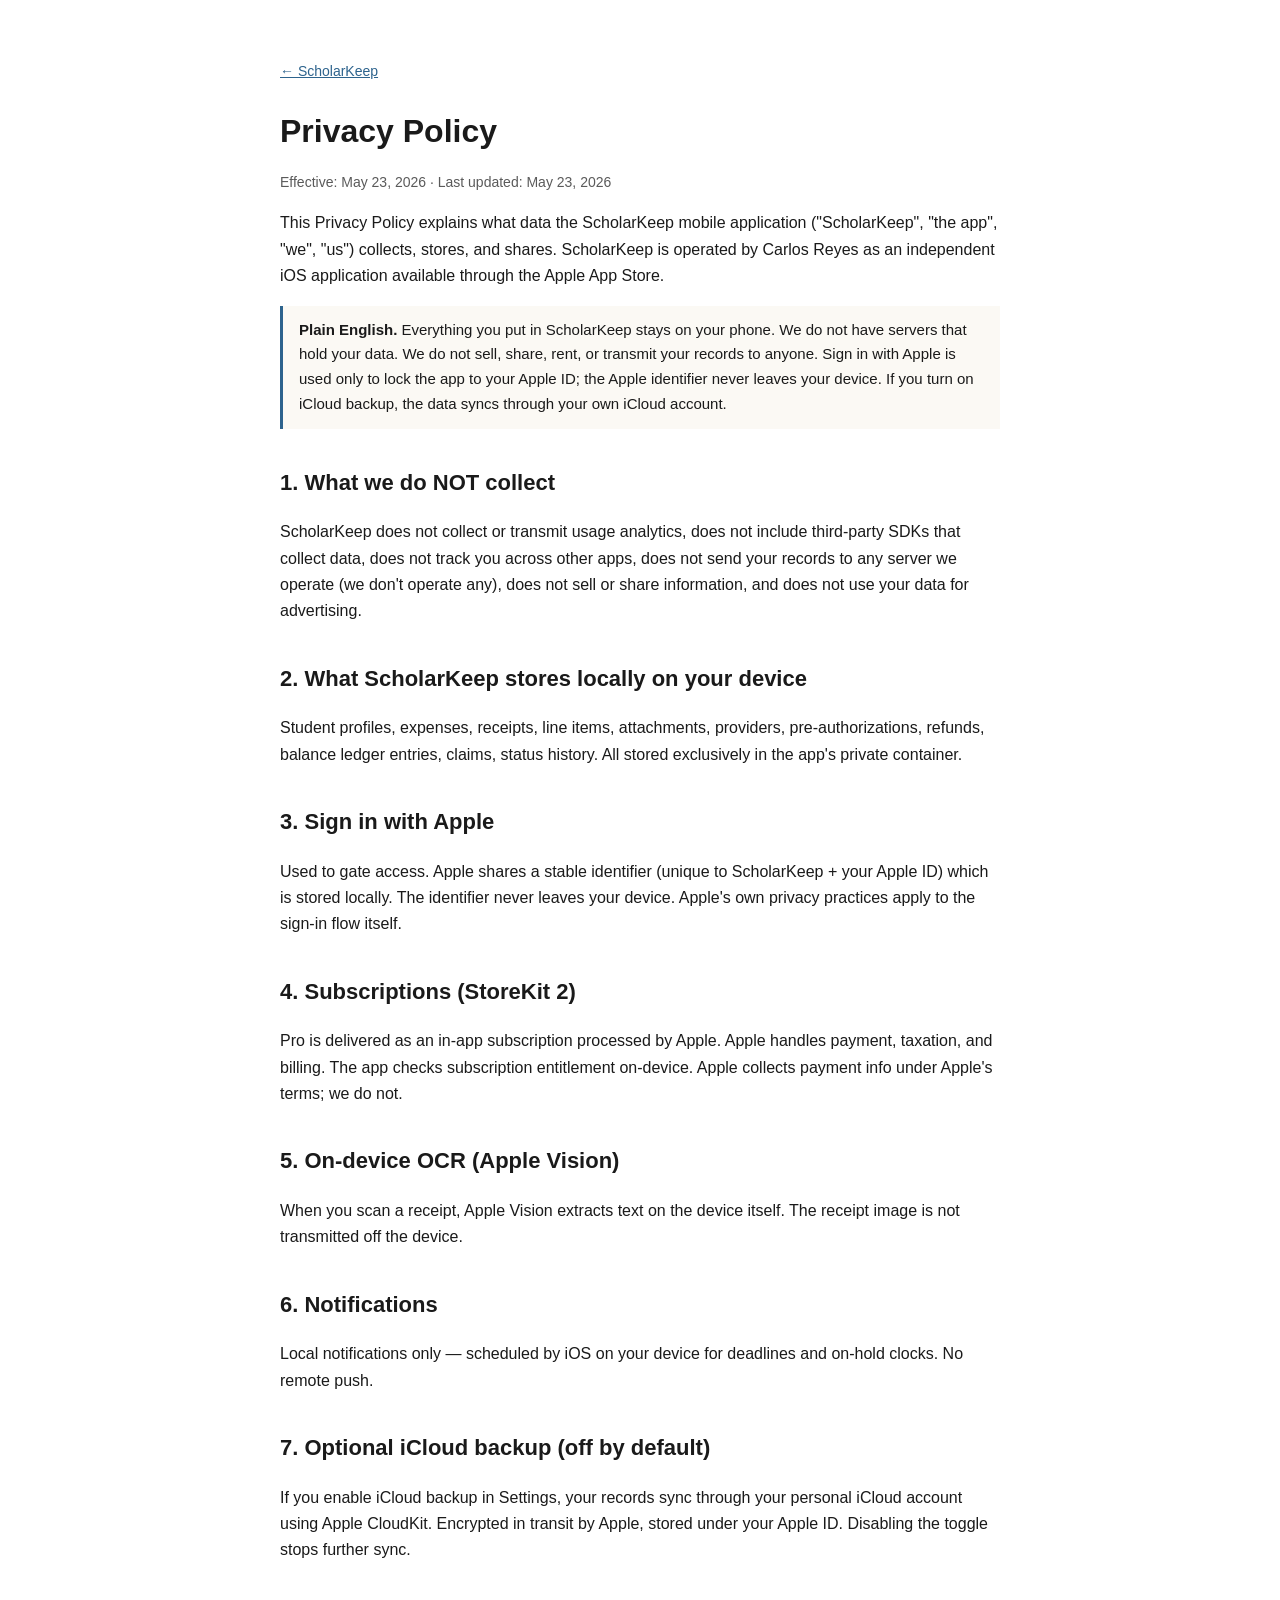
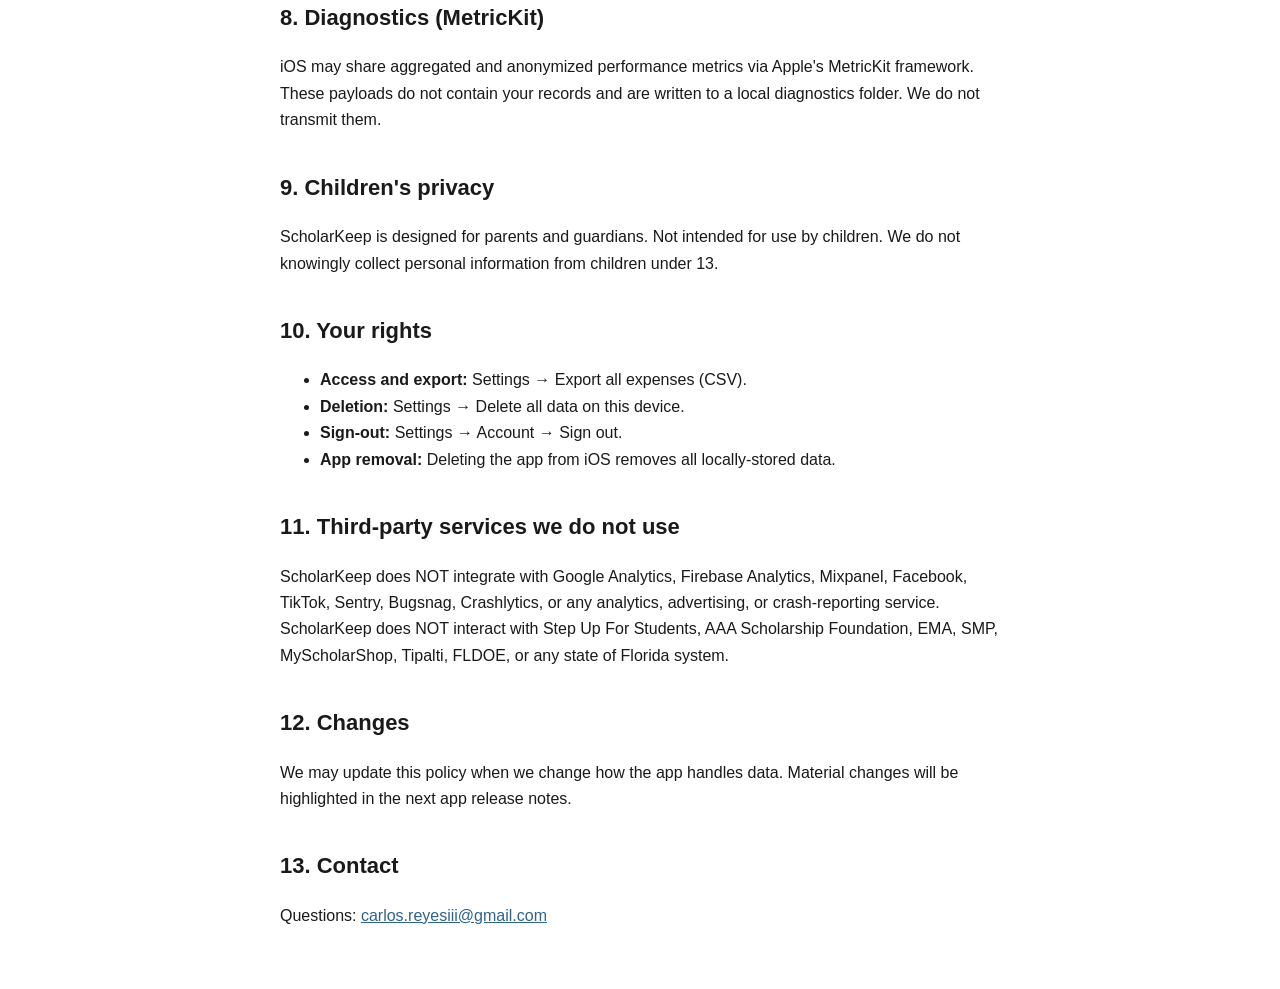
==== docs/LEGAL/privacy-policy.html @ 4d81cd75 "Rename web/ → docs/ for GitHub Pages compatibility Pages only serves from / or /docs on the main bra" ====
<!doctype html>
<html lang="en">
  <head>
    <meta charset="utf-8" />
    <meta name="viewport" content="width=device-width,initial-scale=1" />
    <title>ScholarKeep — Privacy Policy</title>
    <style>
      body { font-family: -apple-system, BlinkMacSystemFont, "SF Pro Text", sans-serif;
             max-width: 720px; margin: 60px auto; padding: 0 24px; color: #1a1a1a; line-height: 1.65; }
      h1 { font-size: 32px; margin-bottom: 8px; }
      h2 { font-size: 22px; margin-top: 36px; }
      h3 { font-size: 17px; margin-top: 24px; }
      a { color: #2d638d; }
      .back { font-size: 14px; color: #5a5a5a; }
      .meta { color: #5a5a5a; font-size: 14px; }
      blockquote { background: #fbf9f4; border-left: 3px solid #2d638d; padding: 12px 16px; margin: 16px 0; font-size: 15px; }
    </style>
  </head>
  <body>
    <p class="back"><a href="/">← ScholarKeep</a></p>
    <h1>Privacy Policy</h1>
    <p class="meta">Effective: May 23, 2026 · Last updated: May 23, 2026</p>

    <p>This Privacy Policy explains what data the ScholarKeep mobile application ("ScholarKeep", "the app", "we", "us") collects, stores, and shares. ScholarKeep is operated by Carlos Reyes as an independent iOS application available through the Apple App Store.</p>

    <blockquote><strong>Plain English.</strong> Everything you put in ScholarKeep stays on your phone. We do not have servers that hold your data. We do not sell, share, rent, or transmit your records to anyone. Sign in with Apple is used only to lock the app to your Apple ID; the Apple identifier never leaves your device. If you turn on iCloud backup, the data syncs through your own iCloud account.</blockquote>

    <h2>1. What we do NOT collect</h2>
    <p>ScholarKeep does not collect or transmit usage analytics, does not include third-party SDKs that collect data, does not track you across other apps, does not send your records to any server we operate (we don't operate any), does not sell or share information, and does not use your data for advertising.</p>

    <h2>2. What ScholarKeep stores locally on your device</h2>
    <p>Student profiles, expenses, receipts, line items, attachments, providers, pre-authorizations, refunds, balance ledger entries, claims, status history. All stored exclusively in the app's private container.</p>

    <h2>3. Sign in with Apple</h2>
    <p>Used to gate access. Apple shares a stable identifier (unique to ScholarKeep + your Apple ID) which is stored locally. The identifier never leaves your device. Apple's own privacy practices apply to the sign-in flow itself.</p>

    <h2>4. Subscriptions (StoreKit 2)</h2>
    <p>Pro is delivered as an in-app subscription processed by Apple. Apple handles payment, taxation, and billing. The app checks subscription entitlement on-device. Apple collects payment info under Apple's terms; we do not.</p>

    <h2>5. On-device OCR (Apple Vision)</h2>
    <p>When you scan a receipt, Apple Vision extracts text on the device itself. The receipt image is not transmitted off the device.</p>

    <h2>6. Notifications</h2>
    <p>Local notifications only — scheduled by iOS on your device for deadlines and on-hold clocks. No remote push.</p>

    <h2>7. Optional iCloud backup (off by default)</h2>
    <p>If you enable iCloud backup in Settings, your records sync through your personal iCloud account using Apple CloudKit. Encrypted in transit by Apple, stored under your Apple ID. Disabling the toggle stops further sync.</p>

    <h2>8. Diagnostics (MetricKit)</h2>
    <p>iOS may share aggregated and anonymized performance metrics via Apple's MetricKit framework. These payloads do not contain your records and are written to a local diagnostics folder. We do not transmit them.</p>

    <h2>9. Children's privacy</h2>
    <p>ScholarKeep is designed for parents and guardians. Not intended for use by children. We do not knowingly collect personal information from children under 13.</p>

    <h2>10. Your rights</h2>
    <ul>
      <li><strong>Access and export:</strong> Settings → Export all expenses (CSV).</li>
      <li><strong>Deletion:</strong> Settings → Delete all data on this device.</li>
      <li><strong>Sign-out:</strong> Settings → Account → Sign out.</li>
      <li><strong>App removal:</strong> Deleting the app from iOS removes all locally-stored data.</li>
    </ul>

    <h2>11. Third-party services we do not use</h2>
    <p>ScholarKeep does NOT integrate with Google Analytics, Firebase Analytics, Mixpanel, Facebook, TikTok, Sentry, Bugsnag, Crashlytics, or any analytics, advertising, or crash-reporting service. ScholarKeep does NOT interact with Step Up For Students, AAA Scholarship Foundation, EMA, SMP, MyScholarShop, Tipalti, FLDOE, or any state of Florida system.</p>

    <h2>12. Changes</h2>
    <p>We may update this policy when we change how the app handles data. Material changes will be highlighted in the next app release notes.</p>

    <h2>13. Contact</h2>
    <p>Questions: <a href="mailto:carlos.reyesiii@gmail.com">carlos.reyesiii@gmail.com</a></p>
  </body>
</html>
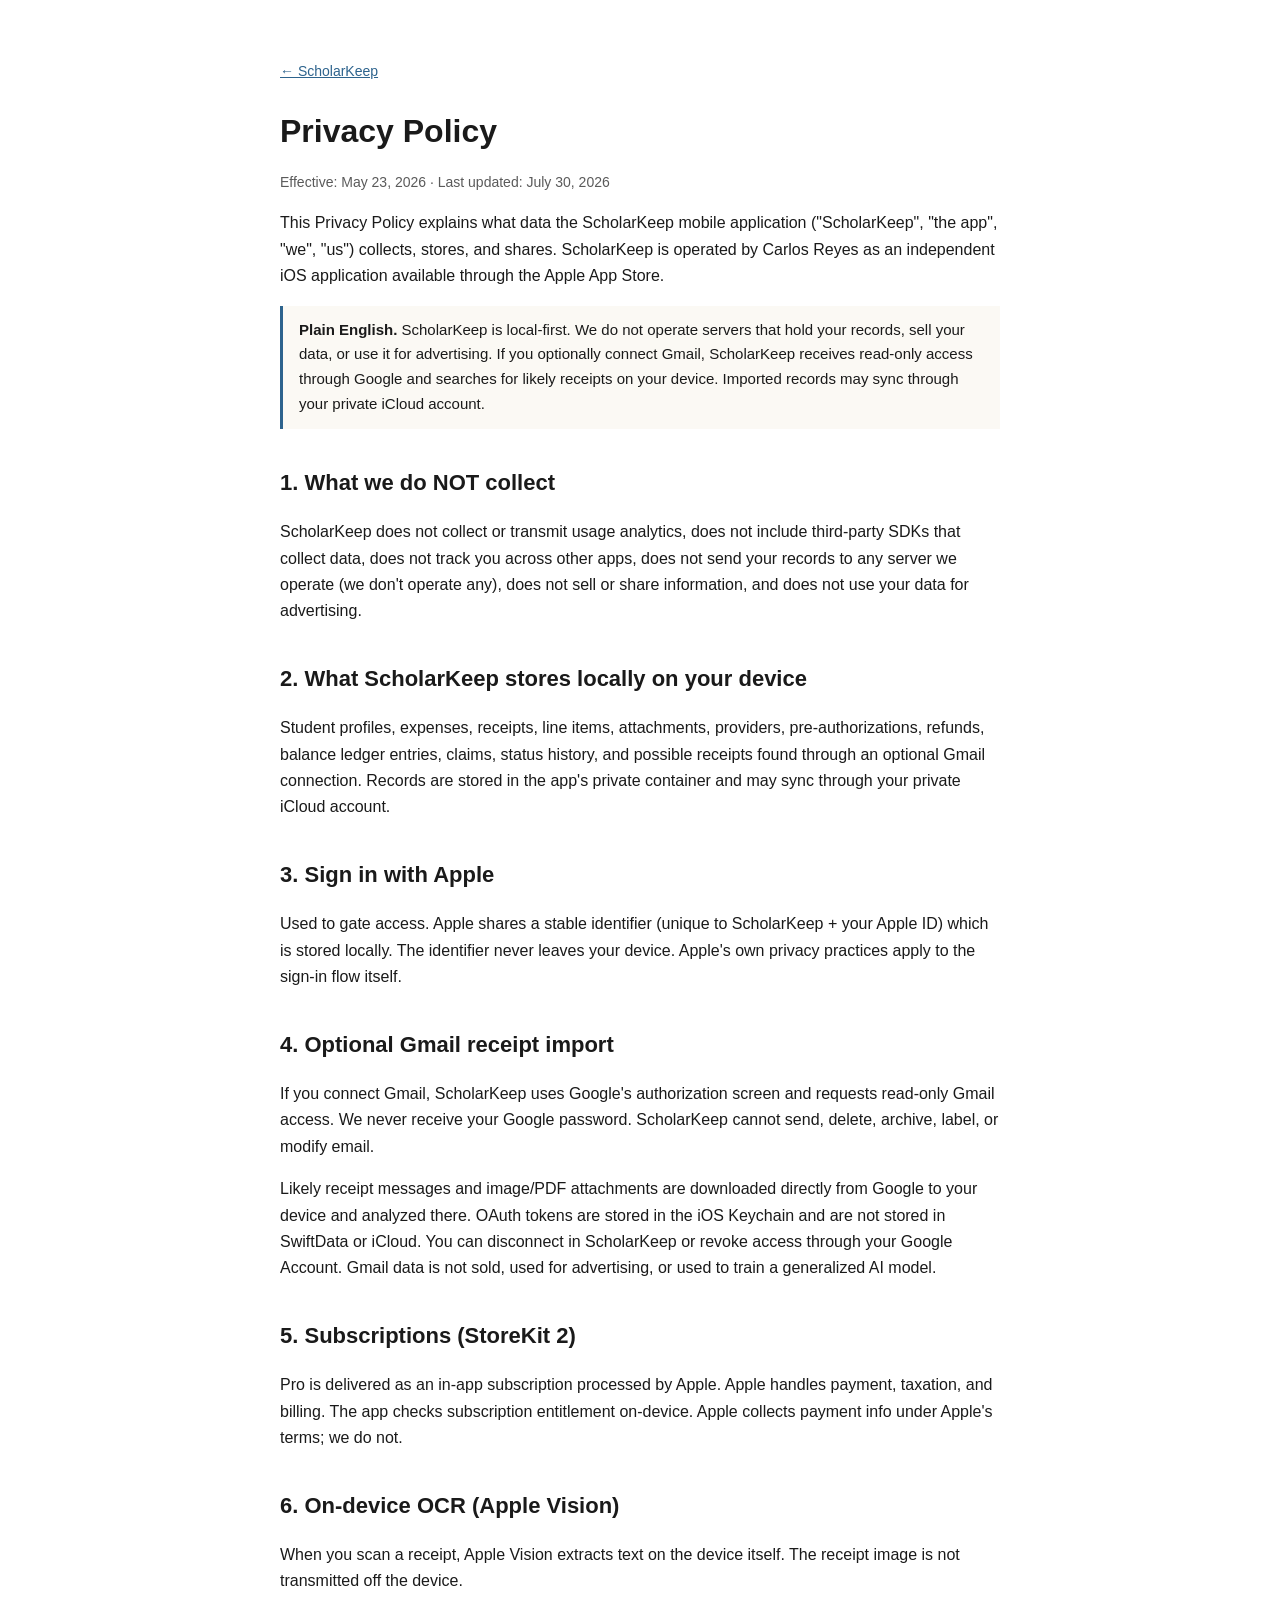
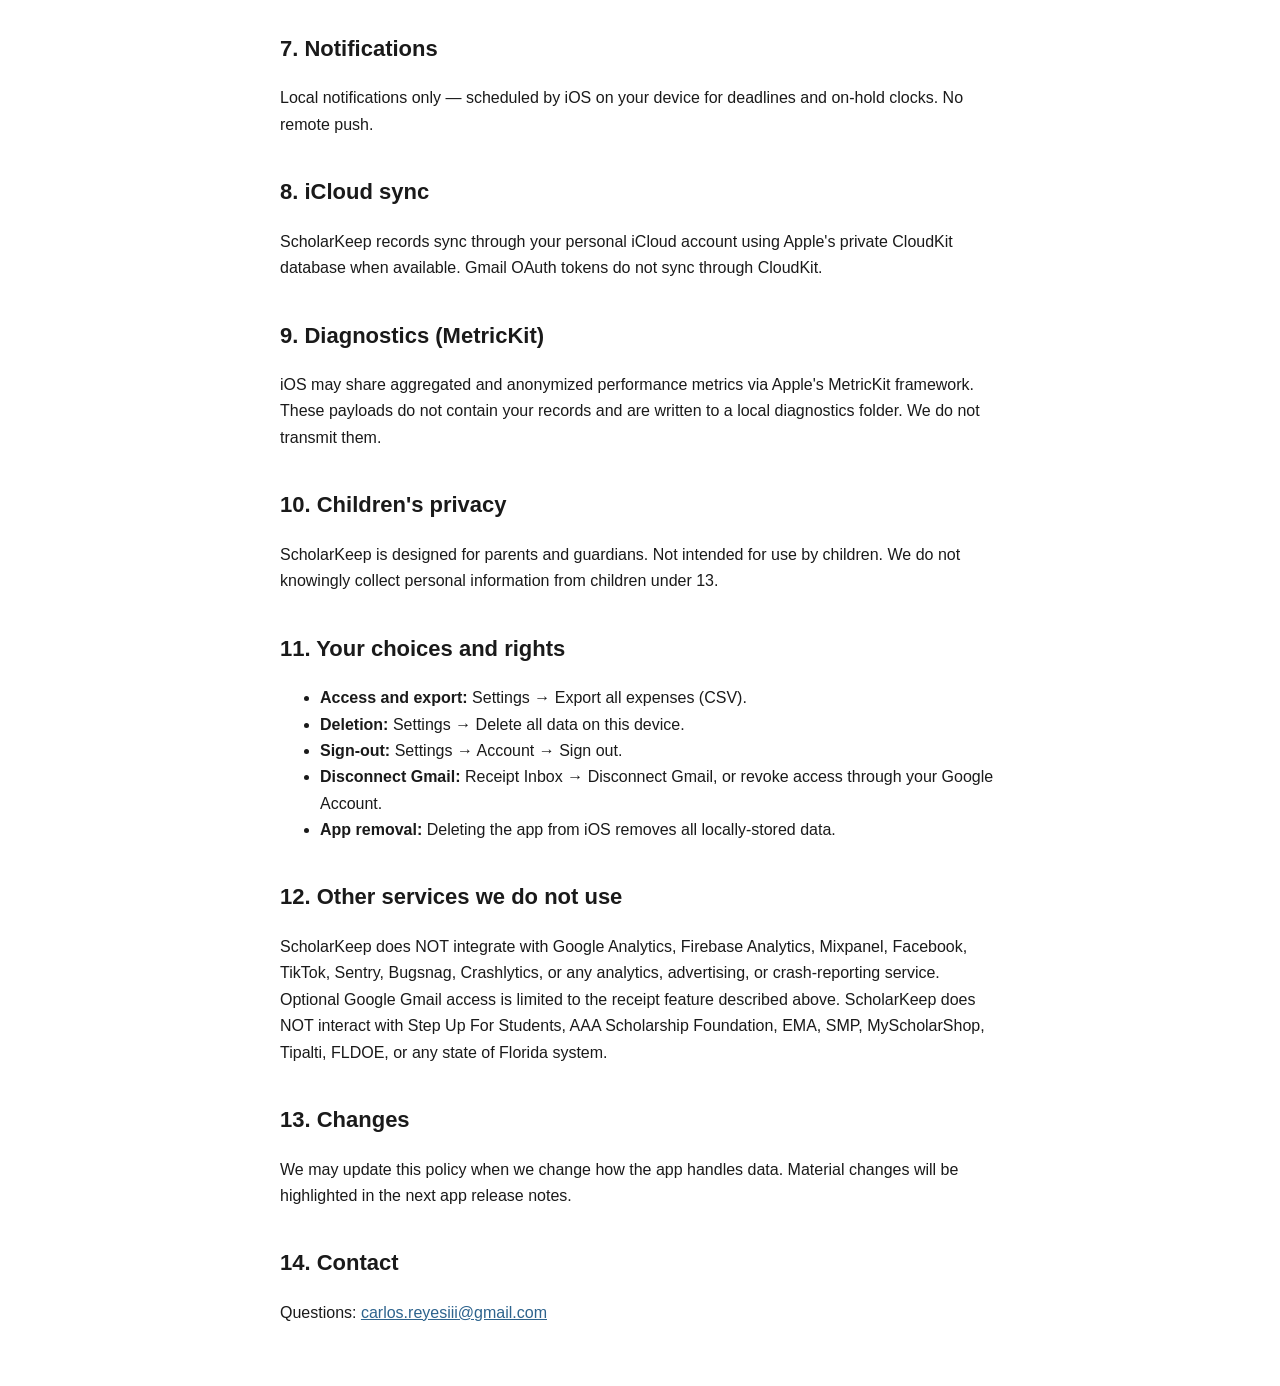
==== commit 3d118f65: "Build Gmail receipt inbox and document capture" ====
--- a/docs/LEGAL/privacy-policy.html
+++ b/docs/LEGAL/privacy-policy.html
@@ -19,54 +19,59 @@
   <body>
     <p class="back"><a href="/">← ScholarKeep</a></p>
     <h1>Privacy Policy</h1>
-    <p class="meta">Effective: May 23, 2026 · Last updated: May 23, 2026</p>
+    <p class="meta">Effective: May 23, 2026 · Last updated: July 30, 2026</p>
 
     <p>This Privacy Policy explains what data the ScholarKeep mobile application ("ScholarKeep", "the app", "we", "us") collects, stores, and shares. ScholarKeep is operated by Carlos Reyes as an independent iOS application available through the Apple App Store.</p>
 
-    <blockquote><strong>Plain English.</strong> Everything you put in ScholarKeep stays on your phone. We do not have servers that hold your data. We do not sell, share, rent, or transmit your records to anyone. Sign in with Apple is used only to lock the app to your Apple ID; the Apple identifier never leaves your device. If you turn on iCloud backup, the data syncs through your own iCloud account.</blockquote>
+    <blockquote><strong>Plain English.</strong> ScholarKeep is local-first. We do not operate servers that hold your records, sell your data, or use it for advertising. If you optionally connect Gmail, ScholarKeep receives read-only access through Google and searches for likely receipts on your device. Imported records may sync through your private iCloud account.</blockquote>
 
     <h2>1. What we do NOT collect</h2>
     <p>ScholarKeep does not collect or transmit usage analytics, does not include third-party SDKs that collect data, does not track you across other apps, does not send your records to any server we operate (we don't operate any), does not sell or share information, and does not use your data for advertising.</p>
 
     <h2>2. What ScholarKeep stores locally on your device</h2>
-    <p>Student profiles, expenses, receipts, line items, attachments, providers, pre-authorizations, refunds, balance ledger entries, claims, status history. All stored exclusively in the app's private container.</p>
+    <p>Student profiles, expenses, receipts, line items, attachments, providers, pre-authorizations, refunds, balance ledger entries, claims, status history, and possible receipts found through an optional Gmail connection. Records are stored in the app's private container and may sync through your private iCloud account.</p>
 
     <h2>3. Sign in with Apple</h2>
     <p>Used to gate access. Apple shares a stable identifier (unique to ScholarKeep + your Apple ID) which is stored locally. The identifier never leaves your device. Apple's own privacy practices apply to the sign-in flow itself.</p>
 
-    <h2>4. Subscriptions (StoreKit 2)</h2>
+    <h2>4. Optional Gmail receipt import</h2>
+    <p>If you connect Gmail, ScholarKeep uses Google's authorization screen and requests read-only Gmail access. We never receive your Google password. ScholarKeep cannot send, delete, archive, label, or modify email.</p>
+    <p>Likely receipt messages and image/PDF attachments are downloaded directly from Google to your device and analyzed there. OAuth tokens are stored in the iOS Keychain and are not stored in SwiftData or iCloud. You can disconnect in ScholarKeep or revoke access through your Google Account. Gmail data is not sold, used for advertising, or used to train a generalized AI model.</p>
+
+    <h2>5. Subscriptions (StoreKit 2)</h2>
     <p>Pro is delivered as an in-app subscription processed by Apple. Apple handles payment, taxation, and billing. The app checks subscription entitlement on-device. Apple collects payment info under Apple's terms; we do not.</p>
 
-    <h2>5. On-device OCR (Apple Vision)</h2>
+    <h2>6. On-device OCR (Apple Vision)</h2>
     <p>When you scan a receipt, Apple Vision extracts text on the device itself. The receipt image is not transmitted off the device.</p>
 
-    <h2>6. Notifications</h2>
+    <h2>7. Notifications</h2>
     <p>Local notifications only — scheduled by iOS on your device for deadlines and on-hold clocks. No remote push.</p>
 
-    <h2>7. Optional iCloud backup (off by default)</h2>
-    <p>If you enable iCloud backup in Settings, your records sync through your personal iCloud account using Apple CloudKit. Encrypted in transit by Apple, stored under your Apple ID. Disabling the toggle stops further sync.</p>
+    <h2>8. iCloud sync</h2>
+    <p>ScholarKeep records sync through your personal iCloud account using Apple's private CloudKit database when available. Gmail OAuth tokens do not sync through CloudKit.</p>
 
-    <h2>8. Diagnostics (MetricKit)</h2>
+    <h2>9. Diagnostics (MetricKit)</h2>
     <p>iOS may share aggregated and anonymized performance metrics via Apple's MetricKit framework. These payloads do not contain your records and are written to a local diagnostics folder. We do not transmit them.</p>
 
-    <h2>9. Children's privacy</h2>
+    <h2>10. Children's privacy</h2>
     <p>ScholarKeep is designed for parents and guardians. Not intended for use by children. We do not knowingly collect personal information from children under 13.</p>
 
-    <h2>10. Your rights</h2>
+    <h2>11. Your choices and rights</h2>
     <ul>
       <li><strong>Access and export:</strong> Settings → Export all expenses (CSV).</li>
       <li><strong>Deletion:</strong> Settings → Delete all data on this device.</li>
       <li><strong>Sign-out:</strong> Settings → Account → Sign out.</li>
+      <li><strong>Disconnect Gmail:</strong> Receipt Inbox → Disconnect Gmail, or revoke access through your Google Account.</li>
       <li><strong>App removal:</strong> Deleting the app from iOS removes all locally-stored data.</li>
     </ul>
 
-    <h2>11. Third-party services we do not use</h2>
-    <p>ScholarKeep does NOT integrate with Google Analytics, Firebase Analytics, Mixpanel, Facebook, TikTok, Sentry, Bugsnag, Crashlytics, or any analytics, advertising, or crash-reporting service. ScholarKeep does NOT interact with Step Up For Students, AAA Scholarship Foundation, EMA, SMP, MyScholarShop, Tipalti, FLDOE, or any state of Florida system.</p>
+    <h2>12. Other services we do not use</h2>
+    <p>ScholarKeep does NOT integrate with Google Analytics, Firebase Analytics, Mixpanel, Facebook, TikTok, Sentry, Bugsnag, Crashlytics, or any analytics, advertising, or crash-reporting service. Optional Google Gmail access is limited to the receipt feature described above. ScholarKeep does NOT interact with Step Up For Students, AAA Scholarship Foundation, EMA, SMP, MyScholarShop, Tipalti, FLDOE, or any state of Florida system.</p>
 
-    <h2>12. Changes</h2>
+    <h2>13. Changes</h2>
     <p>We may update this policy when we change how the app handles data. Material changes will be highlighted in the next app release notes.</p>
 
-    <h2>13. Contact</h2>
+    <h2>14. Contact</h2>
     <p>Questions: <a href="mailto:carlos.reyesiii@gmail.com">carlos.reyesiii@gmail.com</a></p>
   </body>
 </html>
